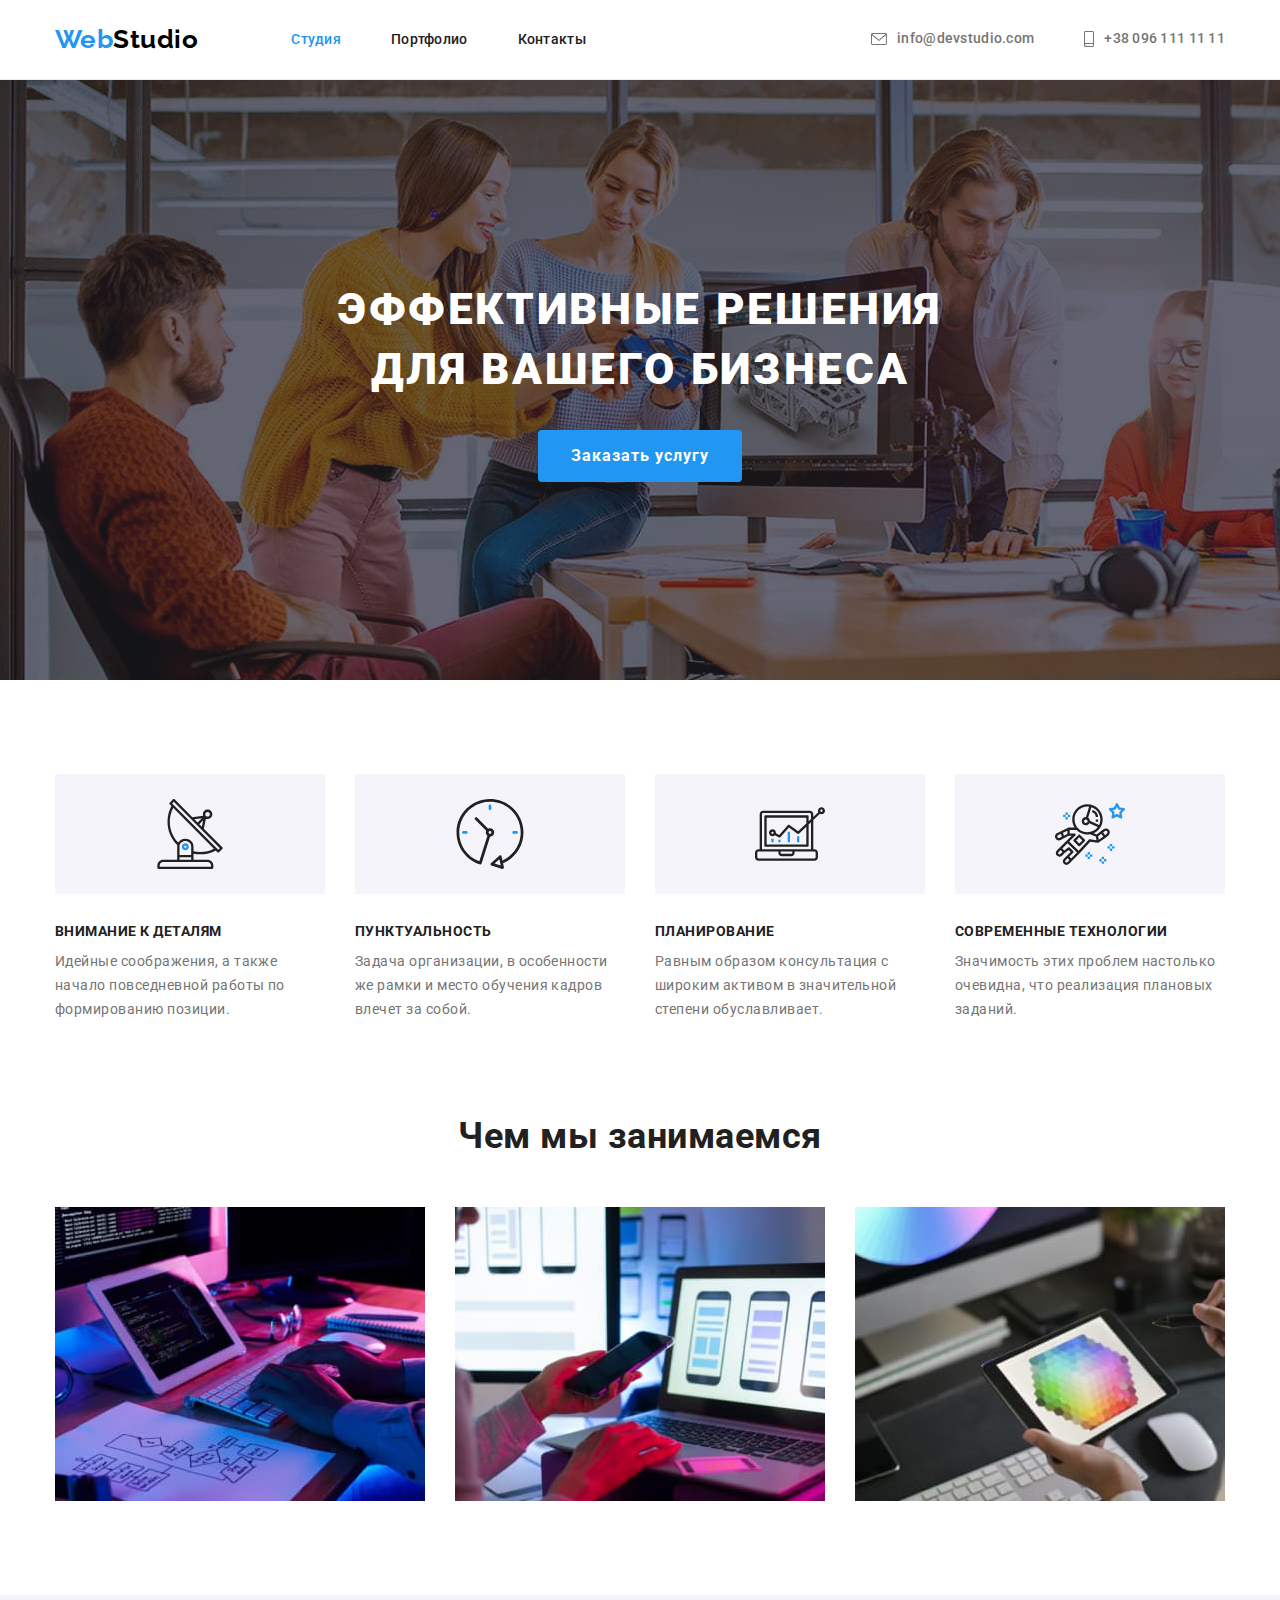
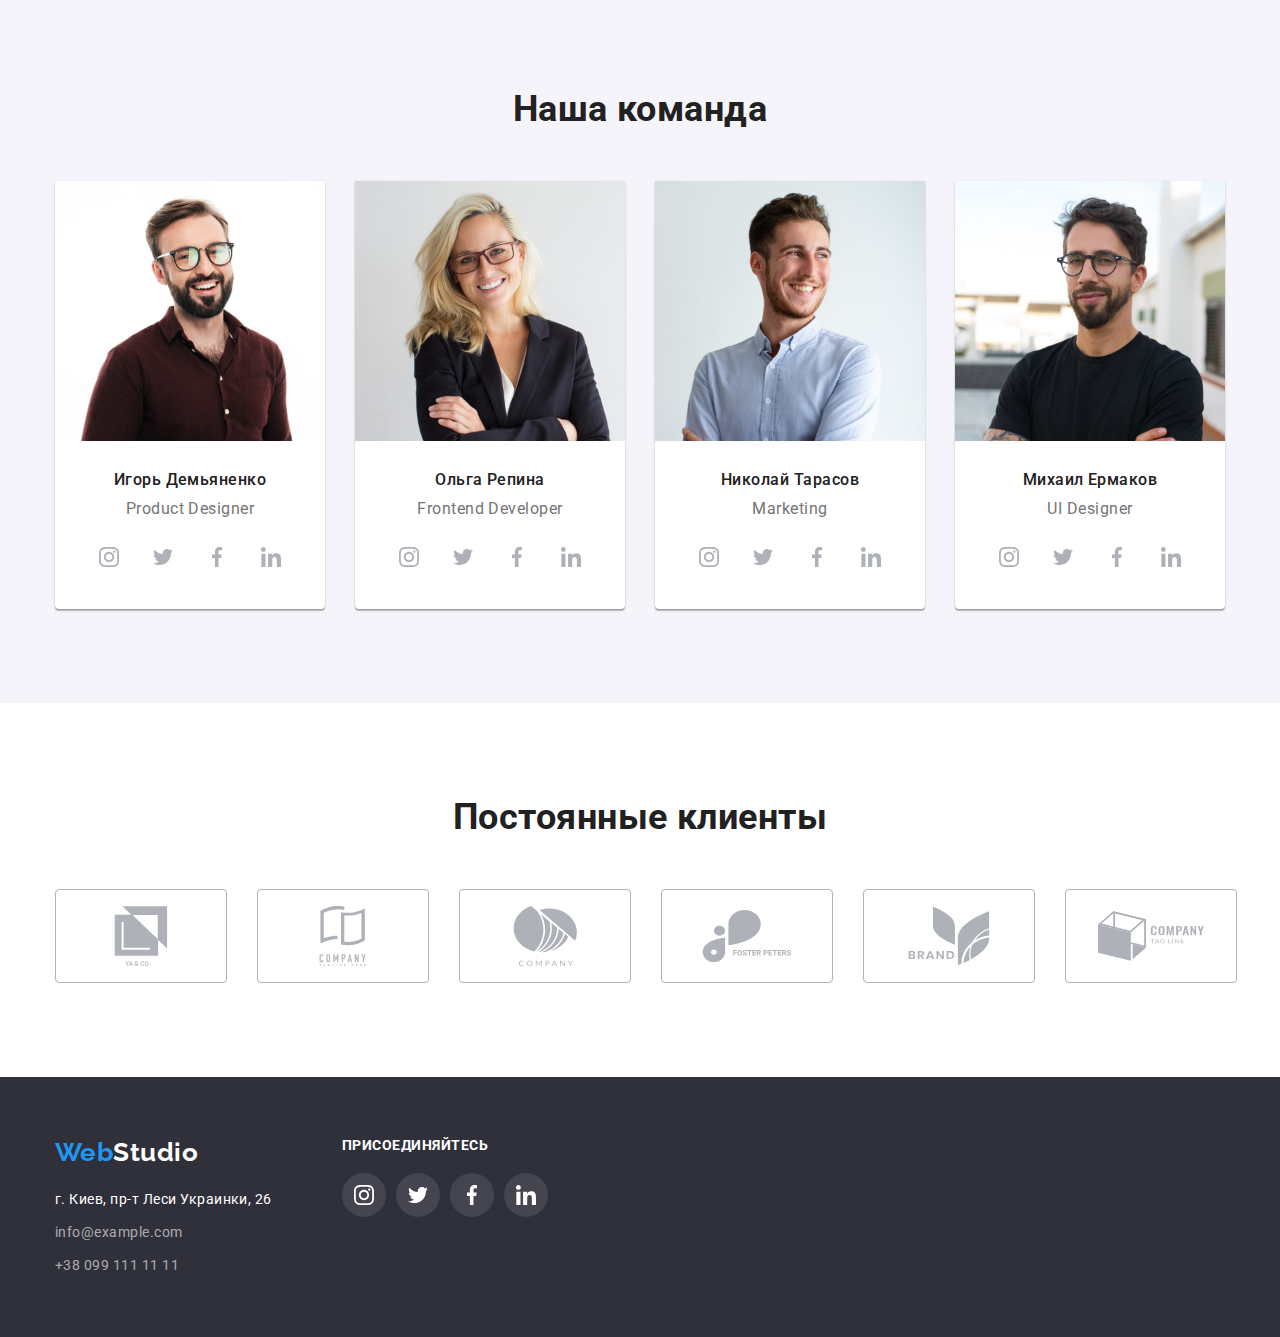
==== index.html @ 3923e854 "Files from hw4 + modal.js" ====
<!DOCTYPE html>
<html lang="ru">
  <head>
    <meta charset="UTF-8" />
    <meta http-equiv="X-UA-Compatible" content="IE=edge" />
    <meta name="viewport" content="width=device-width, initial-scale=1.0" />
    <title>Студия</title>
    <link rel="preconnect" href="https://fonts.gstatic.com" />
    <link
      href="https://fonts.googleapis.com/css2?family=Raleway:wght@700&family=Roboto:wght@400;500;700;900&display=swap"
      rel="stylesheet"
    />
    <link
      rel="stylesheet"
      href="https://cdnjs.cloudflare.com/ajax/libs/modern-normalize/1.0.0/modern-normalize.min.css"
    />
    <link rel="stylesheet" href="./css/styles.css" />
  </head>
  <body>
    <!-- Header -->
    <header class="header-section">
      <div class="container header">
        <a href="./index.html" lang="en" class="logo"
          ><span class="logo-name-one">Web</span
          ><span class="logo-name-two">Studio</span></a
        >
        <nav class="nav">
          <ul class="nav-list list">
            <li class="nav-point">
              <a href="./index.html" class="nav-item current">Студия</a>
            </li>
            <li class="nav-point">
              <a href="./portfolio.html" class="nav-item">Портфолио</a>
            </li>
            <li class="nav-point"><a href="" class="nav-item">Контакты</a></li>
          </ul>
        </nav>
        <ul class="contacts list">
          <li class="contacts-point">
            <a href="mailto:info@devstudio.com" class="contacts-item">
              <svg class="contacts-icon" width="16" height="12">
                <use href="./images/sprite.svg#icon-envelope"></use>
              </svg>
              info@devstudio.com</a
            >
          </li>
          <li class="contacts-point">
            <a href="tel:+380961111111" class="contacts-item">
              <svg class="contacts-icon" width="10" height="16">
                <use href="./images/sprite.svg#icon-smartphone"></use>
              </svg>
              +38 096 111 11 11</a
            >
          </li>
        </ul>
      </div>
    </header>
    <!-- Main -->
    <main>
      <!-- Hero -->
      <section class="hero section">
        <div class="container">
          <h1 class="hero-title">
            Эффективные решения <br />для вашего бизнеса
          </h1>
          <button type="button" class="hero-button">Заказать услугу</button>
        </div>
      </section>
      <!-- Why us -->
      <section class="pros section">
        <div class="container">
          <h2 class="heading-studio-hide">Почему мы?</h2>
          <ul class="list advantages">
            <li class="heading-studio-list-item">
              <div class="pros-pic">
                <svg class="pros-icon" width="70" height="70">
                  <use href="./images/sprite.svg#icon-antenna"></use>
                </svg>
              </div>
              <h3 class="heading-studio-list-item-name">Внимание к деталям</h3>
              <p class="heading-studio-list-item-content">
                Идейные соображения, а также начало повседневной работы по
                формированию позиции.
              </p>
            </li>

            <li class="heading-studio-list-item">
              <div class="pros-pic">
                <svg class="pros-icon" width="70" height="70">
                  <use href="./images/sprite.svg#icon-clock"></use>
                </svg>
              </div>
              <h3 class="heading-studio-list-item-name">Пунктуальность</h3>
              <p class="heading-studio-list-item-content">
                Задача организации, в особенности же рамки и место обучения
                кадров влечет за собой.
              </p>
            </li>

            <li class="heading-studio-list-item">
              <div class="pros-pic">
                <svg class="pros-icon" width="70" height="70">
                  <use href="./images/sprite.svg#icon-diagram"></use>
                </svg>
              </div>
              <h3 class="heading-studio-list-item-name">Планирование</h3>
              <p class="heading-studio-list-item-content">
                Равным образом консультация с широким активом в значительной
                степени обуславливает.
              </p>
            </li>

            <li class="heading-studio-list-item">
              <div class="pros-pic">
                <svg class="pros-icon" width="70" height="70">
                  <use href="./images/sprite.svg#icon-astronaut"></use>
                </svg>
              </div>
              <h3 class="heading-studio-list-item-name">
                Современные технологии
              </h3>
              <p class="heading-studio-list-item-content">
                Значимость этих проблем настолько очевидна, что реализация
                плановых заданий.
              </p>
            </li>
          </ul>
        </div>
      </section>
      <!-- What we do -->
      <section class="works section">
        <div class="container">
          <h2 class="heading-studio">Чем мы занимаемся</h2>
          <ul class="services list">
            <li class="studio-image">
              <img
                src="./images/what-we-do/hands-typing.jpg"
                alt="Руки, набирающие текст на беспроводной клавиатуре"
                width="370"
              />
            </li>
            <li class="studio-image">
              <img
                src="./images/what-we-do/one-hand-holding-the-phone.jpg"
                alt="Руки: в одной мобильный телефон, вторая лежит на клавиатуре"
                width="370"
              />
            </li>
            <li class="studio-image">
              <img
                src="./images/what-we-do/color-palette.jpg"
                alt="Руки, держащие планшет с изображением цветовой палитры"
                width="370"
              />
            </li>
          </ul>
        </div>
      </section>
      <!-- Our team -->
      <section class="employees section">
        <div class="container">
          <h2 class="heading-studio">Наша команда</h2>
          <ul class="team list">
            <li class="employee-card">
              <img
                class="employee-image"
                src="./images/our-team/igor-demianenko.jpg"
                alt="Игорь Демьяненко"
                width="270"
              />
              <div class="employee-info">
                <h3 class="heading-studio-employee">Игорь Демьяненко</h3>
                <p lang="en" class="heading-studio-employee-job">
                  Product Designer
                </p>
                <ul class="networks list">
                  <li class="network-item list">
                    <a href="" class="network-link">
                      <svg class="network-icon" width="20" height="20">
                        <use href="./images/sprite.svg#icon-instagram"></use>
                      </svg>
                    </a>
                  </li>
                  <li class="network-item list">
                    <a href="" class="network-link">
                      <svg class="network-icon" width="20" height="20">
                        <use href="./images/sprite.svg#icon-twitter"></use>
                      </svg>
                    </a>
                  </li>
                  <li class="network-item list">
                    <a href="" class="network-link">
                      <svg class="network-icon" width="20" height="20">
                        <use href="./images/sprite.svg#icon-facebook"></use>
                      </svg>
                    </a>
                  </li>
                  <li class="network-item list">
                    <a href="" class="network-link">
                      <svg class="network-icon" width="20" height="20">
                        <use href="./images/sprite.svg#icon-linkedin"></use>
                      </svg>
                    </a>
                  </li>
                </ul>
              </div>
            </li>
            <li class="employee-card">
              <img
                class="employee-image"
                src="./images/our-team/olga-repina.jpg"
                alt="Ольга Репина"
                width="270"
              />
              <div class="employee-info">
                <h3 class="heading-studio-employee">Ольга Репина</h3>
                <p lang="en" class="heading-studio-employee-job">
                  Frontend Developer
                </p>
                <ul class="networks list">
                  <li class="network-item list">
                    <a href="" class="network-link">
                      <svg class="network-icon" width="20" height="20">
                        <use href="./images/sprite.svg#icon-instagram"></use>
                      </svg>
                    </a>
                  </li>
                  <li class="network-item list">
                    <a href="" class="network-link">
                      <svg class="network-icon" width="20" height="20">
                        <use href="./images/sprite.svg#icon-twitter"></use>
                      </svg>
                    </a>
                  </li>
                  <li class="network-item list">
                    <a href="" class="network-link">
                      <svg class="network-icon" width="20" height="20">
                        <use href="./images/sprite.svg#icon-facebook"></use>
                      </svg>
                    </a>
                  </li>
                  <li class="network-item list">
                    <a href="" class="network-link">
                      <svg class="network-icon" width="20" height="20">
                        <use href="./images/sprite.svg#icon-linkedin"></use>
                      </svg>
                    </a>
                  </li>
                </ul>
              </div>
            </li>
            <li class="employee-card">
              <img
                class="employee-image"
                src="./images/our-team/nikolai-tarasov.jpg"
                alt="Николай Тарасов"
                width="270"
              />
              <div class="employee-info">
                <h3 class="heading-studio-employee">Николай Тарасов</h3>
                <p lang="en" class="heading-studio-employee-job">Marketing</p>
                <ul class="networks list">
                  <li class="network-item list">
                    <a href="" class="network-link">
                      <svg class="network-icon" width="20" height="20">
                        <use href="./images/sprite.svg#icon-instagram"></use>
                      </svg>
                    </a>
                  </li>
                  <li class="network-item list">
                    <a href="" class="network-link">
                      <svg class="network-icon" width="20" height="20">
                        <use href="./images/sprite.svg#icon-twitter"></use>
                      </svg>
                    </a>
                  </li>
                  <li class="network-item list">
                    <a href="" class="network-link">
                      <svg class="network-icon" width="20" height="20">
                        <use href="./images/sprite.svg#icon-facebook"></use>
                      </svg>
                    </a>
                  </li>
                  <li class="network-item list">
                    <a href="" class="network-link">
                      <svg class="network-icon" width="20" height="20">
                        <use href="./images/sprite.svg#icon-linkedin"></use>
                      </svg>
                    </a>
                  </li>
                </ul>
              </div>
            </li>
            <li class="employee-card">
              <img
                class="employee-image"
                src="./images/our-team/mikhail-ermakov.jpg"
                alt="Михаил Ермаков"
                width="270"
              />
              <div class="employee-info">
                <h3 class="heading-studio-employee">Михаил Ермаков</h3>
                <p lang="en" class="heading-studio-employee-job">UI Designer</p>
                <ul class="networks list">
                  <li class="network-item list">
                    <a href="" class="network-link">
                      <svg class="network-icon" width="20" height="20">
                        <use href="./images/sprite.svg#icon-instagram"></use>
                      </svg>
                    </a>
                  </li>
                  <li class="network-item list">
                    <a href="" class="network-link">
                      <svg class="network-icon" width="20" height="20">
                        <use href="./images/sprite.svg#icon-twitter"></use>
                      </svg>
                    </a>
                  </li>
                  <li class="network-item list">
                    <a href="" class="network-link">
                      <svg class="network-icon" width="20" height="20">
                        <use href="./images/sprite.svg#icon-facebook"></use>
                      </svg>
                    </a>
                  </li>
                  <li class="network-item list">
                    <a href="" class="network-link">
                      <svg class="network-icon" width="20" height="20">
                        <use href="./images/sprite.svg#icon-linkedin"></use>
                      </svg>
                    </a>
                  </li>
                </ul>
              </div>
            </li>
          </ul>
        </div>
      </section>

      <section class="clients section">
        <div class="container">
          <h2 class="heading-studio">Постоянные клиенты</h2>
          <ul class="clients-list list">
            <li class="clients-item">
              <a href="" class="clients-link"
                ><svg class="clients-icon" width="106" height="60">
                  <use href="./images/sprite.svg#icon-yaco"></use>
                </svg>
              </a>
            </li>

            <li class="clients-item">
              <a href="" class="clients-link"
                ><svg class="clients-icon" width="106" height="60">
                  <use
                    href="./images/sprite.svg#icon-company-tagline-here"
                  ></use>
                </svg>
              </a>
            </li>

            <li class="clients-item">
              <a href="" class="clients-link"
                ><svg class="clients-icon" width="106" height="60">
                  <use href="./images/sprite.svg#icon-company"></use>
                </svg>
              </a>
            </li>

            <li class="clients-item">
              <a href="" class="clients-link"
                ><svg class="clients-icon" width="106" height="60">
                  <use href="./images/sprite.svg#icon-foster-petters"></use>
                </svg>
              </a>
            </li>

            <li class="clients-item">
              <a href="" class="clients-link"
                ><svg class="clients-icon" width="106" height="60">
                  <use href="./images/sprite.svg#icon-brand"></use>
                </svg>
              </a>
            </li>

            <li class="clients-item">
              <a href="" class="clients-link"
                ><svg class="clients-icon" width="106" height="60">
                  <use href="./images/sprite.svg#icon-company-tagline"></use>
                </svg>
              </a>
            </li>
          </ul>
        </div>
      </section>
    </main>
    <!-- Footer -->
    <footer class="footer">
      <div class="container contact-us">
        <div class="logo-contacts">
          <a href="index.html" lang="en" class="logo page-bottom"
            ><span class="logo-name-one">Web</span
            ><span class="logo-name-two">Studio</span></a
          >
          <address>
            <ul class="address list">
              <li class="address map">
                <a
                  href="https://goo.gl/maps/o1qzPbgA9d3HTLMZ9"
                  target="_blank"
                  rel="noopener noreferrer"
                  class="google-maps-address"
                  >г. Киев, пр-т Леси Украинки, 26</a
                >
              </li>
              <li class="address email">
                <a href="mailto:info@example.com" class="virtual-address-link"
                  >info@example.com</a
                >
              </li>
              <li class="address phone">
                <a href="tel:+380991111111" class="virtual-address-link"
                  >+38 099 111 11 11</a
                >
              </li>
            </ul>
          </address>
        </div>
        <div class="join-us">
          <h3 class="footer-heading">Присоединяйтесь</h3>
          <ul class="networks list">
            <li class="network-item list">
              <a href="" class="network-link">
                <svg class="network-icon" width="20" height="20">
                  <use href="./images/sprite.svg#icon-instagram"></use>
                </svg>
              </a>
            </li>
            <li class="network-item list">
              <a href="" class="network-link">
                <svg class="network-icon" width="20" height="20">
                  <use href="./images/sprite.svg#icon-twitter"></use>
                </svg>
              </a>
            </li>
            <li class="network-item list">
              <a href="" class="network-link">
                <svg class="network-icon" width="20" height="20">
                  <use href="./images/sprite.svg#icon-facebook"></use>
                </svg>
              </a>
            </li>
            <li class="network-item list">
              <a href="" class="network-link">
                <svg class="network-icon" width="20" height="20">
                  <use href="./images/sprite.svg#icon-linkedin"></use>
                </svg>
              </a>
            </li>
          </ul>
        </div>
      </div>
    </footer>
  </body>
</html>
---- css/styles.css ----
:root {
  --main-text-color: #757575;
  --title-text-color: #212121;
  --primary-white-color: #ffffff;
  --accent-color: #2196f3;
  --main-icon-color: #afb1b8;
}

/* Global resets and classes */
h1,
h2,
h3,
h4,
h5,
h6,
p {
  margin-top: 0;
  margin-bottom: 0;
}

ul,
ol {
  padding-left: 0;
  margin-top: 0;
  margin-bottom: 0;
}

img {
  display: block;
}

body {
  color: var(--main-text-color);
  font-family: Roboto, Open Sans, Cabin, sans-serif;
  letter-spacing: 0.03em;
}
.list {
  list-style-type: none;
}

.container {
  width: 1200px;
  margin: 0 auto;
  padding-left: 15px;
  padding-right: 15px;
}

.section {
  padding-top: 94px;
  padding-bottom: 94px;
}

/* Header: logo */
.logo {
  margin-right: 93px;
  padding-left: 0;
  font-family: Raleway, sans-serif;
  font-weight: 700;
  font-size: 26px;
  line-height: 1.19;
  text-decoration: none;
}
.logo-name-one {
  color: var(--accent-color);
}
.logo-name-two {
  color: #000000;
}

/* Header: navigation */

.container.header {
  display: flex;
  width: 1200px;
}

.header-section {
  padding-top: 24px;
  padding-bottom: 24px;
  border-bottom: 1px solid #ececec;
}

.nav {
  display: flex;
}
.nav-list {
  display: flex;
  align-items: center;
}

.nav-point:not(:last-child) {
  margin-right: 50px;
}

.nav-item {
  color: var(--title-text-color);
  font-weight: 500;
  font-size: 14px;
  line-height: 1.14;
  letter-spacing: 0.02em;
  text-decoration: none;
}

.nav-item:hover,
.nav-item:focus {
  color: var(--accent-color);
}
.nav-item.current {
  color: var(--accent-color);
}
/* Header: contacts */
.contacts {
  display: flex;
  margin-left: auto;
}

.contacts-point {
  display: flex;
  align-items: center;
}

.contacts-point:not(:last-child) {
  margin-right: 50px;
}

.contacts-item {
  display: flex;
  align-items: center;
  color: var(--main-text-color);
  font-weight: 500;
  font-size: 14px;
  line-height: 1.14;
  letter-spacing: 0.02em;
  text-decoration: none;
}
.contacts-item:hover,
.contacts-item:focus {
  color: var(--accent-color);
  fill: var(--accent-color);
}

.contacts-icon {
  margin-right: 10px;
  fill: currentColor;
}

/* Hero, bgc temporary */
.hero.section {
  max-width: 1600px;
  height: 600px;
  margin-left: auto;
  margin-right: auto;
  background-color: #c4c4c4;
  background-image: linear-gradient(
      rgba(47, 48, 58, 0.4),
      rgba(47, 48, 58, 0.4)
    ),
    url(../images/hero-effective-solutions.jpg);
  background-size: cover;
  background-repeat: no-repeat;
  text-align: center;
  padding-top: 200px;
  padding-bottom: 200px;
}

.hero-title {
  margin-bottom: 30px;
  color: var(--primary-white-color);
  font-weight: 900;
  font-size: 44px;
  line-height: 1.36;
  letter-spacing: 0.06em;
  text-transform: uppercase;
}

.hero-button {
  padding: 10px 32px;
  border: 1px solid transparent;
  border-radius: 4px;
  color: var(--primary-white-color);
  background-color: var(--accent-color);
  font-weight: 700;
  font-size: 16px;
  line-height: 1.87;
  letter-spacing: 0.06em;
  cursor: pointer;
}
.hero-button:hover,
.hero-button:focus {
  color: var(--accent-color);
  background-color: var(--primary-white-color);
}
.portfolio-hero-heading,
.heading-studio-hide {
  position: absolute;
  width: 1px;
  height: 1px;
  margin: -1px;
  border: 0;
  padding: 0;
  white-space: nowrap;
  clip-path: inset(100%);
  clip: rect(0 0 0 0);
  overflow: hidden;
}

/* Why us */

.pros.section {
  padding-bottom: 94px;
}

.advantages {
  display: flex;
  margin-right: -30px;
}

.pros-pic {
  display: flex;
  justify-content: center;
  align-items: center;
  margin-bottom: 30px;
  width: 270px;
  height: 120px;
  background-color: #f5f4fa;
}

.heading-studio-list-item {
  width: 270px;
}

.heading-studio-list-item:not(:last-child) {
  margin-right: 30px;
}

.heading-studio,
.heading-portfolio {
  color: var(--title-text-color);
}
.heading-studio {
  margin-bottom: 50px;
  font-weight: 700;
  font-size: 36px;
  line-height: 1.16;
  text-align: center;
}

.heading-studio-list-item-name {
  padding-bottom: 10px;
  color: var(--title-text-color);
  font-weight: 700;
  font-size: 14px;
  line-height: 1.14;
  text-transform: uppercase;
}
.heading-studio-list-item-content {
  font-size: 14px;
  line-height: 1.71;
}

/* What we do */
.works.section {
  padding-top: 0px;
}

.services {
  display: flex;
  flex-wrap: wrap;
  margin-right: -30px;
}

.studio-image:not(:last-child) {
  margin-right: 30px;
}

/* Our team */
.employees.section {
  background-color: #f5f4fa;
}

.team {
  display: flex;
  flex-wrap: wrap;
}

.team .employee-card {
  background-color: var(--primary-white-color);
  box-shadow: 0px 1px 3px rgba(0, 0, 0, 0.12), 0px 1px 1px rgba(0, 0, 0, 0.14),
    0px 2px 1px rgba(0, 0, 0, 0.2);
  border-radius: 0px 0px 4px 4px;
}

.employee-card:not(:last-child) {
  margin-right: 30px;
}

.employee-info {
  padding-top: 30px;
  padding-bottom: 30px;
}

.heading-studio-employee {
  margin-bottom: 10px;
  color: var(--title-text-color);
  font-weight: 500;
  font-size: 16px;
  line-height: 1.18;
  text-align: center;
}
.heading-studio-employee-job {
  font-size: 16px;
  line-height: 1.18;
  text-align: center;
  margin-bottom: 16px;
}

.networks {
  display: flex;
  justify-content: center;
  margin-left: 0;
}

.network-item:not(:last-child) {
  margin-right: 10px;
}

.network-link {
  display: flex;
  align-items: center;
  justify-content: center;
  padding: 12px;
  fill: var(--main-icon-color);
  border-radius: 50%;
}

.network-link:hover,
.network-link:focus {
  fill: var(--primary-white-color);
  background-color: var(--accent-color);
}

/* Clients */

.clients-list {
  display: flex;
  align-items: center;
}

.clients-item:not(:last-child) {
  margin-right: 30px;
}

.clients-link {
  fill: var(--main-icon-color);
}

.clients-link {
  display: flex;
  align-items: center;
  justify-content: center;
  padding: 16px 32px;
  border: 1px solid var(--main-icon-color);
  border-radius: 4px;
}

.clients-link:hover,
.clients-link:focus {
  fill: var(--accent-color);
  border: 1px solid var(--accent-color);
}

/* Footer */

.footer {
  background-color: #2f303a;
  padding: 60px 0px;
}

.footer .logo-name-two {
  color: var(--primary-white-color);
}
.container.contact-us {
  display: flex;
}

.logo-contacts {
  display: flex;
  flex-direction: column;
  margin-right: 70px;
}

.logo.page-bottom {
  margin-right: 0px;
  margin-bottom: 20px;
  padding-left: 0;
}

.google-maps-address:hover,
.google-maps-address:focus,
.virtual-address-link:hover,
.virtual-address-link:focus {
  color: var(--accent-color);
}
.google-maps-address {
  color: var(--primary-white-color);
}
.virtual-address-link {
  color: rgba(255, 255, 255, 0.6);
}

.address.map {
  margin-bottom: 9px;
}

.address.email {
  margin-bottom: 9px;
}

.google-maps-address,
.virtual-address-link {
  font-style: normal;
  font-size: 14px;
  line-height: 1.71;
  text-decoration: none;
}

.join-us {
  display: block;
  height: 80px;
}

.footer-heading {
  margin-bottom: 20px;
  align-items: baseline;
  font-weight: 700;
  font-size: 14px;
  line-height: 1.17;
  text-transform: uppercase;
  color: var(--primary-white-color);
}

.join-us .network-link {
  fill: var(--primary-white-color);
  background: rgba(255, 255, 255, 0.1);
}

.join-us .network-link:hover,
.join-us .network-link:focus {
  background-color: var(--accent-color);
}

/* Examples of our works:buttons */
.list.buttons {
  display: flex;
  justify-content: center;
  margin-bottom: 50px;
  padding-right: -8px;
}

.portfolio-button {
  padding: 6px 22px;
  border-radius: 4px;
  border: 1px solid transparent;
  color: var(--title-text-color);
  background-color: #f5f4fa;
  font-weight: 500;
  font-size: 16px;
  line-height: 1.62;
  text-align: center;
  cursor: pointer;
}

.button-content:not(:last-child):not(:last-child) {
  padding-right: 8px;
}

.portfolio-button:hover,
.portfolio-button:focus {
  color: var(--primary-white-color);
  background-color: var(--accent-color);
  box-shadow: 0px 3px 1px rgba(0, 0, 0, 0.1), 0px 1px 2px rgba(0, 0, 0, 0.08),
    0px 2px 2px rgba(0, 0, 0, 0.12);
}
.portfolio-button.current {
  color: var(--primary-white-color);
  background-color: var(--accent-color);
}

/* Examples of our works: content blocks */

div.product-description {
  padding: 20px 24px;
  border-right: 1px solid #eeeeee;
  border-bottom: 1px solid #eeeeee;
  border-left: 1px solid #eeeeee;
}

.heading-portfolio {
  margin-bottom: 4px;
  font-weight: 700;
  font-size: 18px;
  line-height: 2;
  letter-spacing: 0.06em;
}
.heading-portfolio-example {
  font-size: 16px;
  line-height: 1.87;
}

/* part with pics */
.list.images {
  display: flex;
  flex-wrap: wrap;
}

.product-item {
  flex-basis: calc((100% - 60px) / 3);
  background-color: var(--primary-white-color);
}

.product-item:not(:nth-last-child(-n + 3)) {
  margin-bottom: 30px;
}

.product-item:not(:nth-child(3n + 3)) {
  margin-right: 30px;
}

.product-item:hover {
  box-shadow: 0px 1px 1px rgba(0, 0, 0, 0.12), 0px 4px 4px rgba(0, 0, 0, 0.06),
    1px 4px 6px rgba(0, 0, 0, 0.16);
  cursor: pointer;
}

.product-image {
  margin-bottom: 20px;
}
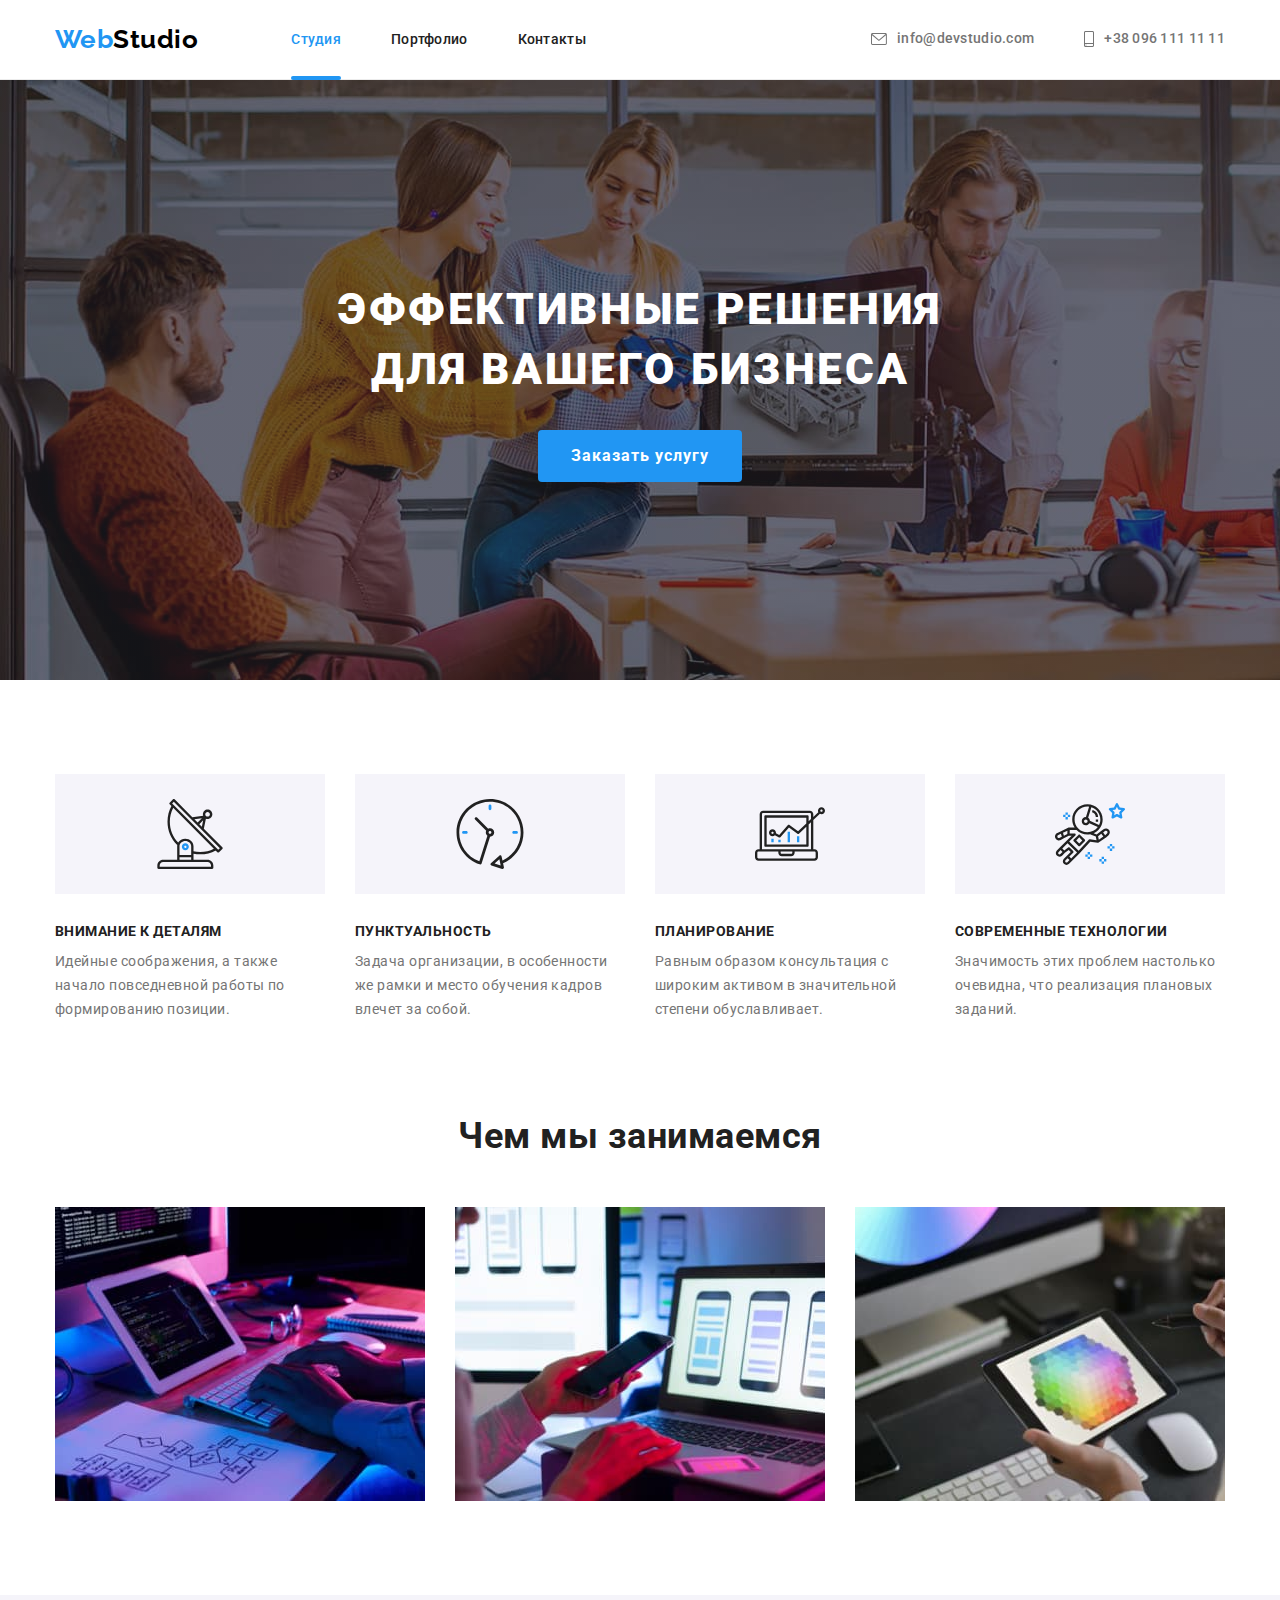
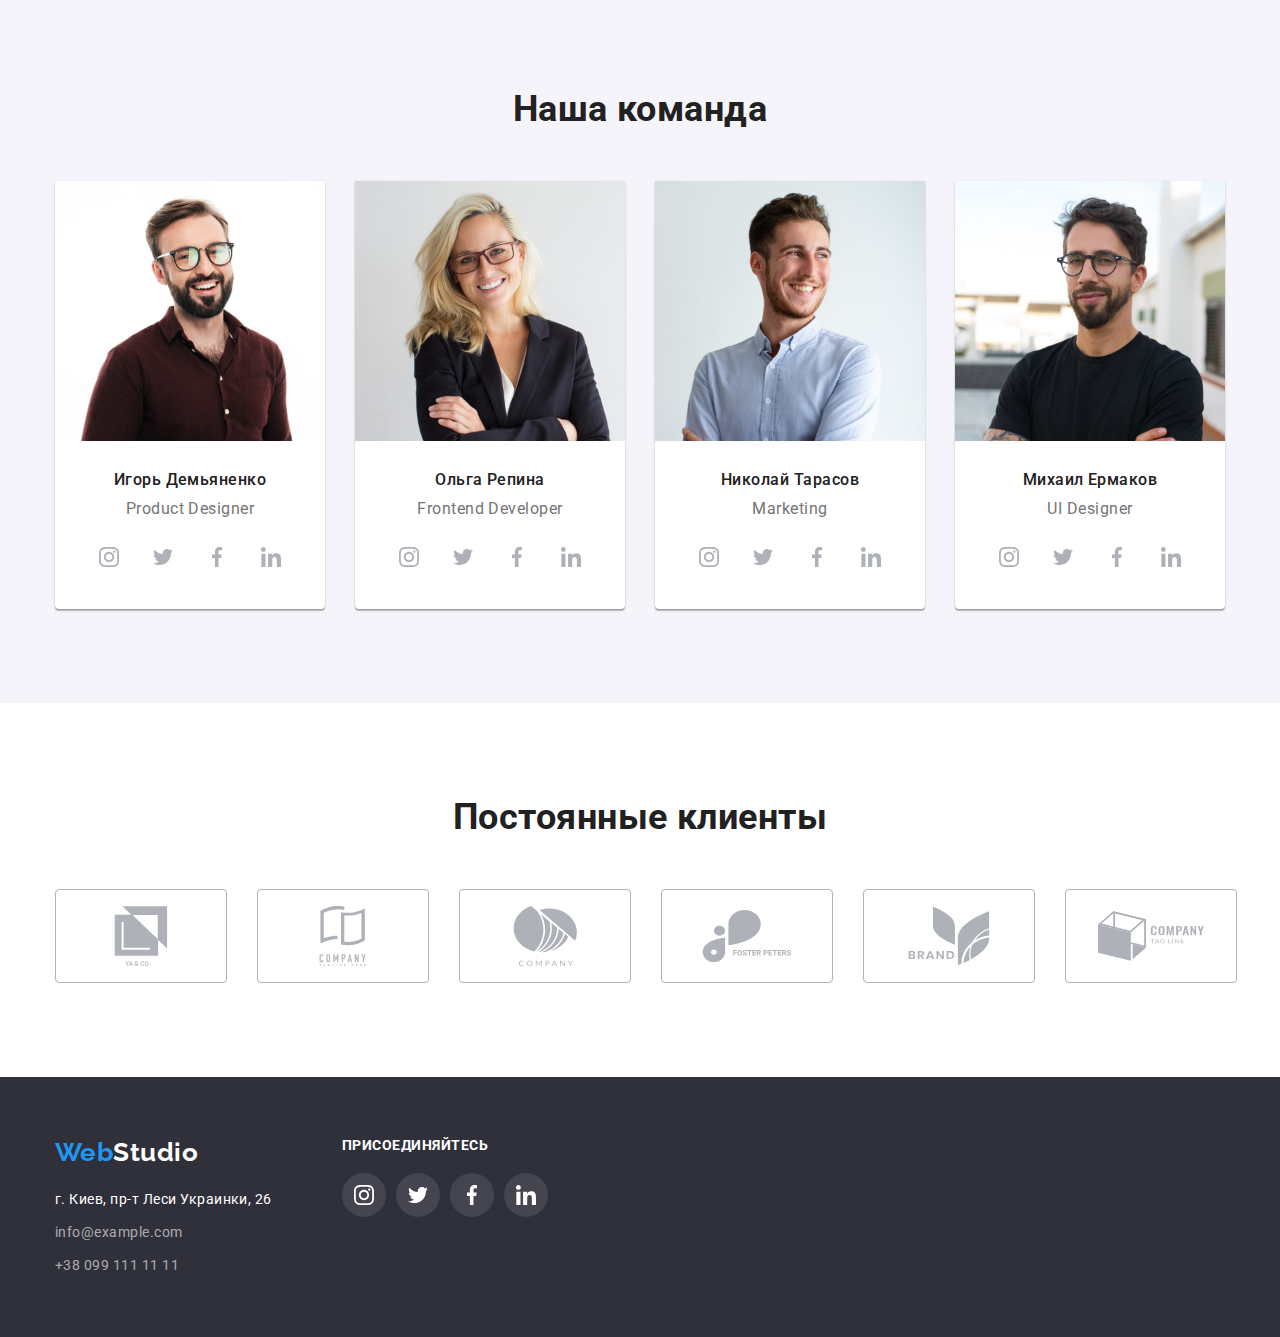
==== commit 742c6c03: "header transitions, hero modal" ====
--- a/index.html
+++ b/index.html
@@ -63,7 +63,9 @@
           <h1 class="hero-title">
             Эффективные решения <br />для вашего бизнеса
           </h1>
-          <button type="button" class="hero-button">Заказать услугу</button>
+          <button type="button" class="hero-button" data-modal-open>
+            Заказать услугу
+          </button>
         </div>
       </section>
       <!-- Why us -->
@@ -461,5 +463,15 @@
         </div>
       </div>
     </footer>
+    <div class="backdrop is-hidden" data-modal>
+      <div class="modal">
+        <button type="button" class="close-button" data-modal-close>
+          <svg class="modal-button" width="18" height="18">
+            <use href=./images/sprite.svg#icon-close-button></use>
+          </svg>
+        </button>
+      </div>
+    </div>
+    <script src="./js/modal.js"></script>
   </body>
 </html>
--- a/css/styles.css
+++ b/css/styles.css
@@ -4,6 +4,8 @@
   --primary-white-color: #ffffff;
   --accent-color: #2196f3;
   --main-icon-color: #afb1b8;
+  --duration: 250ms;
+  --speed: cubic-bezier(0.4, 0, 0.2, 1);
 }
 
 /* Global resets and classes */
@@ -50,6 +52,56 @@
   padding-bottom: 94px;
 }
 
+.backdrop {
+  position: fixed;
+  top: 0;
+  left: 0;
+  width: 100vw;
+  height: 100vh;
+  background-color: rgba(0, 0, 0, 0.2);
+  opacity: 1;
+  transition: opacity var(--duration) var(--speed);
+}
+
+.backdrop.is-hidden {
+  opacity: 0;
+  visibility: hidden;
+  pointer-events: none;
+}
+.backdrop.is-hidden .modal {
+  transform: scale(1.5) translate(-50%, -50%);
+}
+
+.modal {
+  position: absolute;
+  top: 50%;
+  left: 50%;
+  transform: scale(1) translate(-50%, -50%);
+  width: 528px;
+  height: 581px;
+  background-color: var(--primary-white-color);
+  box-shadow: 0px 1px 3px rgba(0, 0, 0, 0.12), 0px 1px 1px rgba(0, 0, 0, 0.14),
+    0px 2px 1px rgba(0, 0, 0, 0.2);
+  border-radius: 4px;
+  transition: transform var(--duration) var(--speed);
+}
+
+.close-button {
+  position: absolute;
+  top: 8px;
+  right: 8px;
+  display: flex;
+  align-items: center;
+  justify-content: center;
+  width: 30px;
+  height: 30px;
+  border: 1px solid rgba(0, 0, 0, 0.1);
+  border-radius: 50%;
+  background-color: transparent;
+  cursor: pointer;
+  padding: 9px;
+}
+
 /* Header: logo */
 .logo {
   margin-right: 93px;
@@ -93,21 +145,38 @@
 }
 
 .nav-item {
-  color: var(--title-text-color);
+  position: relative;
   font-weight: 500;
   font-size: 14px;
   line-height: 1.14;
   letter-spacing: 0.02em;
   text-decoration: none;
+  color: var(--title-text-color);
 }
 
 .nav-item:hover,
 .nav-item:focus {
   color: var(--accent-color);
-}
+  transition: color var(--duration) var(--speed);
+}
+
 .nav-item.current {
+  position: relative;
   color: var(--accent-color);
 }
+
+.nav-item.current::after {
+  content: "";
+  display: block;
+  position: absolute;
+  top: 45px;
+  width: 100%;
+  height: 4px;
+  border-radius: 2px;
+  background-color: var(--accent-color);
+  cursor: pointer;
+}
+
 /* Header: contacts */
 .contacts {
   display: flex;
@@ -137,11 +206,14 @@
 .contacts-item:focus {
   color: var(--accent-color);
   fill: var(--accent-color);
+  transition: color var(--duration) var(--speed);
+  transition: fill var(--duration) var(--speed);
 }
 
 .contacts-icon {
   margin-right: 10px;
   fill: currentColor;
+  transition: fill var(--duration) var(--speed);
 }
 
 /* Hero, bgc temporary */
@@ -184,6 +256,8 @@
   line-height: 1.87;
   letter-spacing: 0.06em;
   cursor: pointer;
+  transition: color var(--duration) var(--speed),
+    background-color var(--duration) var(--speed);
 }
 .hero-button:hover,
 .hero-button:focus {
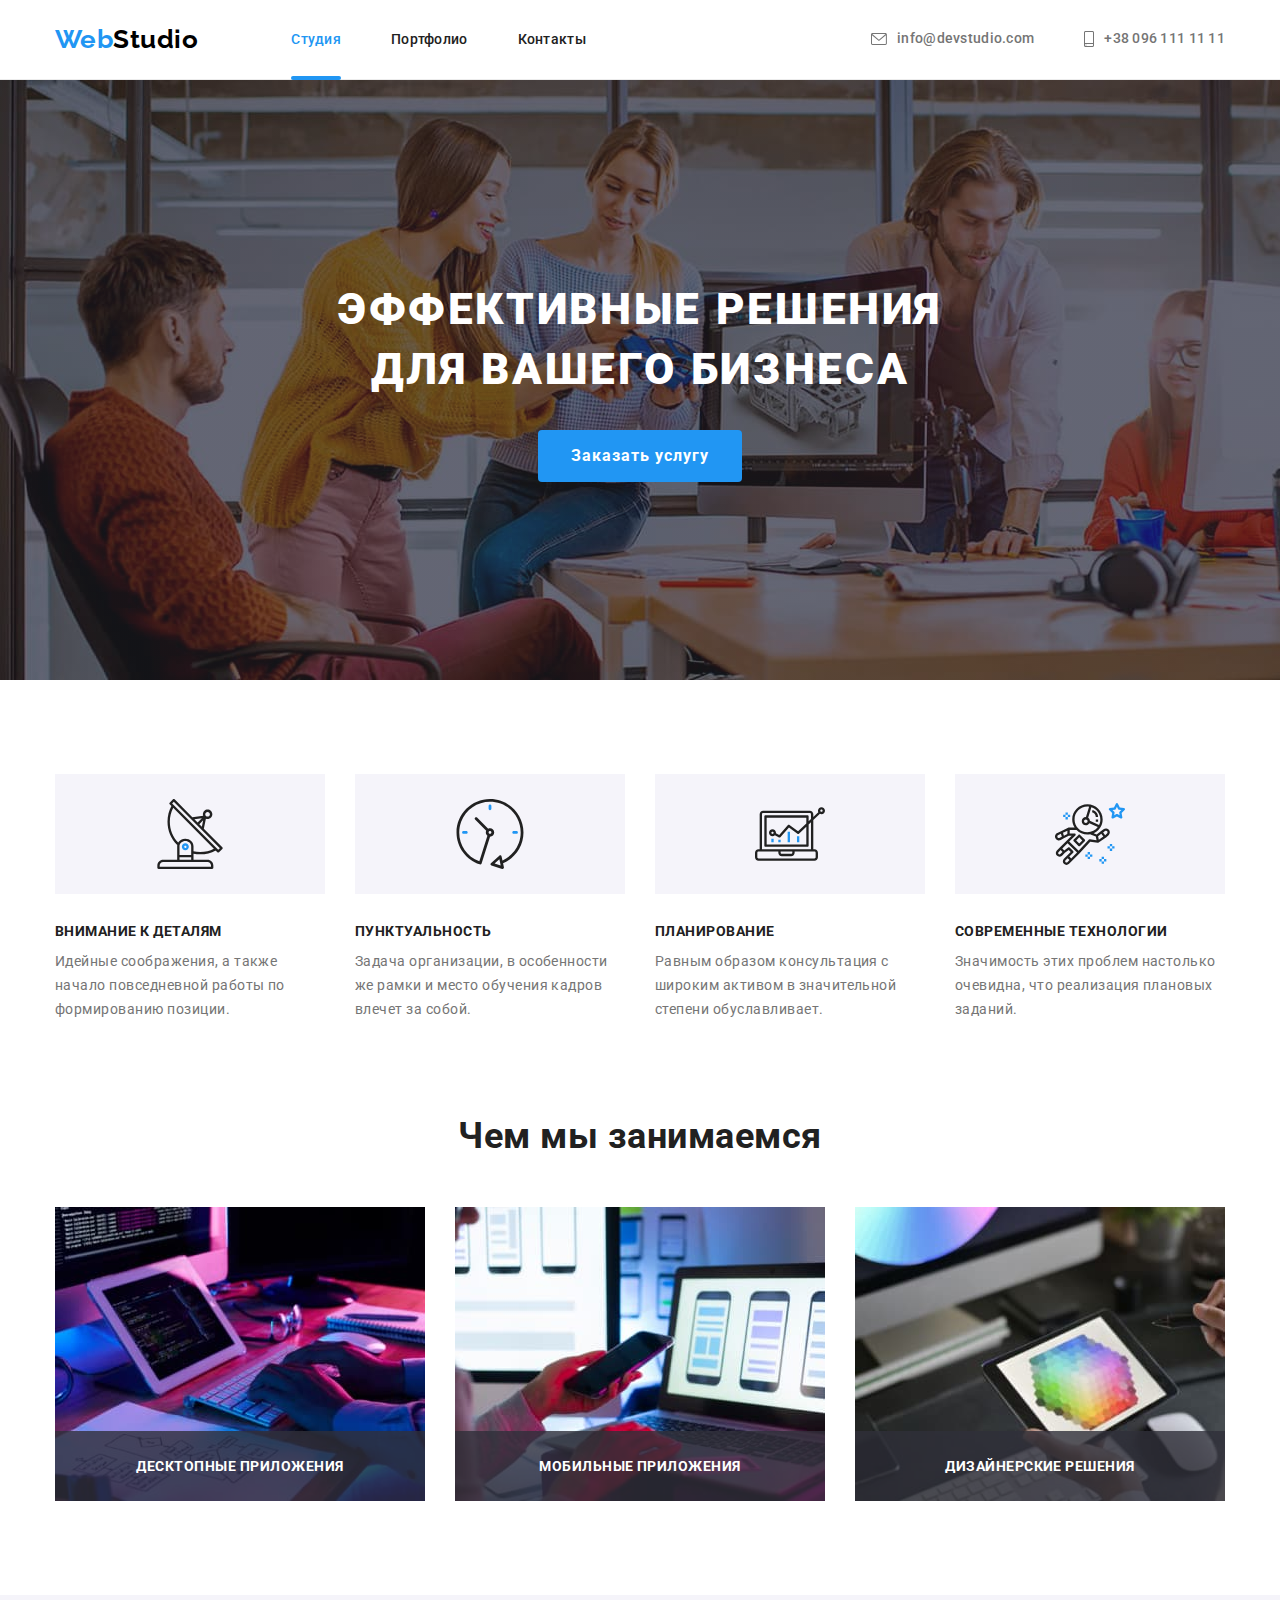
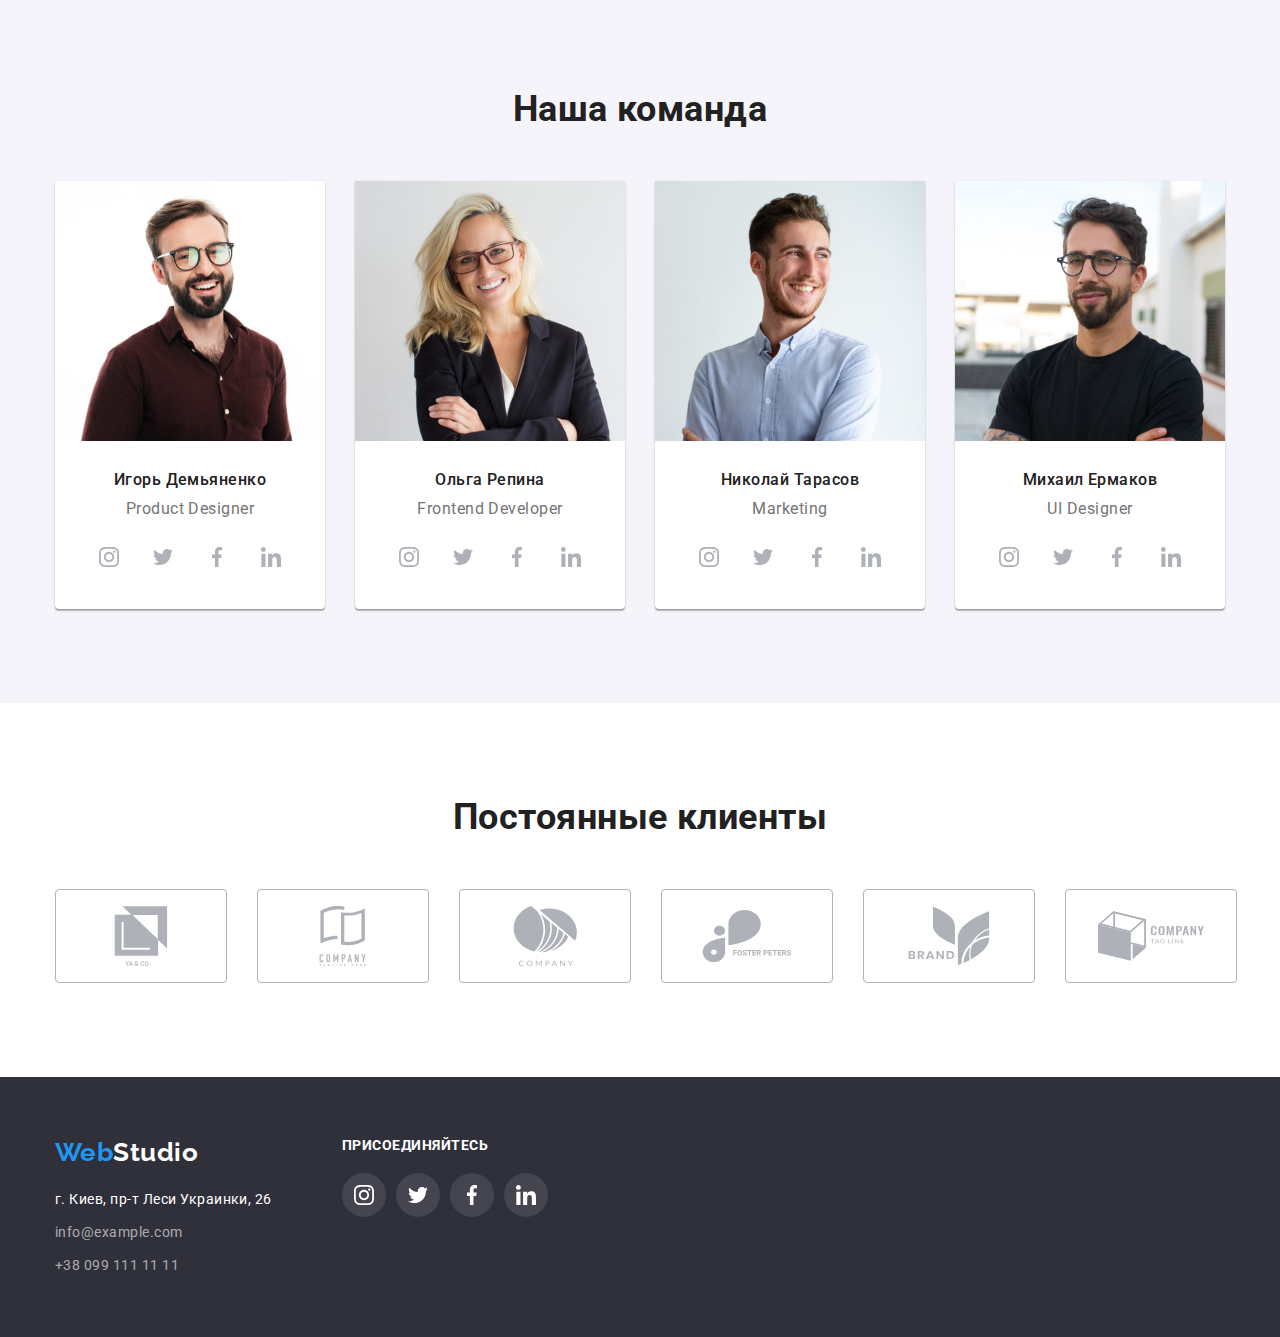
==== commit 43acfe93: "What we do captions" ====
--- a/index.html
+++ b/index.html
@@ -140,6 +140,9 @@
                 alt="Руки, набирающие текст на беспроводной клавиатуре"
                 width="370"
               />
+              <div class="studio-image-description">
+                <p class="studio-image-name">Десктопные приложения</p>
+              </div>
             </li>
             <li class="studio-image">
               <img
@@ -147,6 +150,9 @@
                 alt="Руки: в одной мобильный телефон, вторая лежит на клавиатуре"
                 width="370"
               />
+                          <div class="studio-image-description">
+              <p class="studio-image-name">Мобильные приложения</p>
+            </div>
             </li>
             <li class="studio-image">
               <img
@@ -154,7 +160,11 @@
                 alt="Руки, держащие планшет с изображением цветовой палитры"
                 width="370"
               />
-            </li>
+                          <div class="studio-image-description">
+              <p class="studio-image-name">Дизайнерские решения</p>
+            </div>
+            </li>
+
           </ul>
         </div>
       </section>
--- a/css/styles.css
+++ b/css/styles.css
@@ -347,6 +347,32 @@
   margin-right: 30px;
 }
 
+.studio-image {
+  position: relative;
+}
+
+.studio-image-description {
+  position: absolute;
+  display: flex;
+  align-items: center;
+  justify-content: center;
+  width: 100%;
+  min-height: 70px;
+  left: 0;
+  bottom: 0;
+  background-color: rgba(47, 48, 58, 0.8);
+}
+
+.studio-image-name {
+  /* transform: translateY(100%); */
+  font-weight: 700;
+  font-size: 14px;
+  line-height: 1.17;
+  text-align: center;
+  text-transform: uppercase;
+  color: var(--primary-white-color);
+}
+
 /* Our team */
 .employees.section {
   background-color: #f5f4fa;
